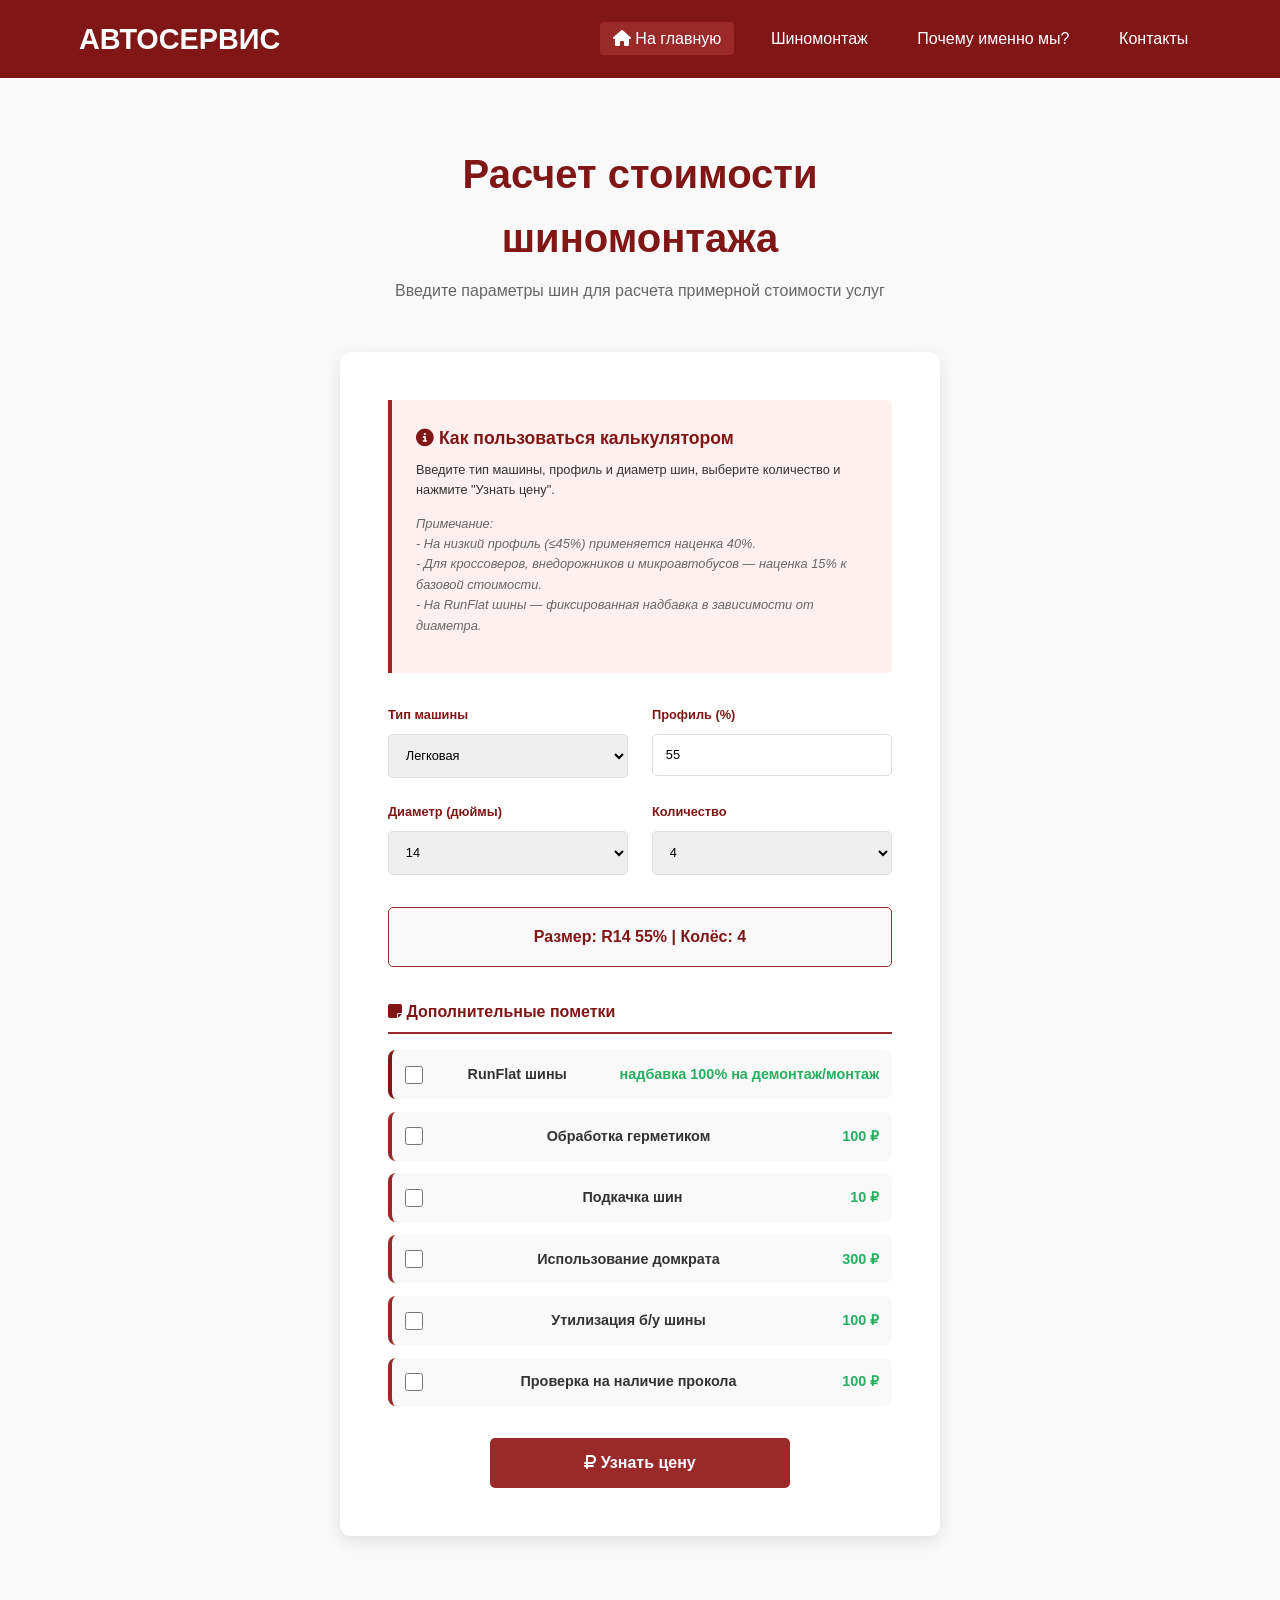
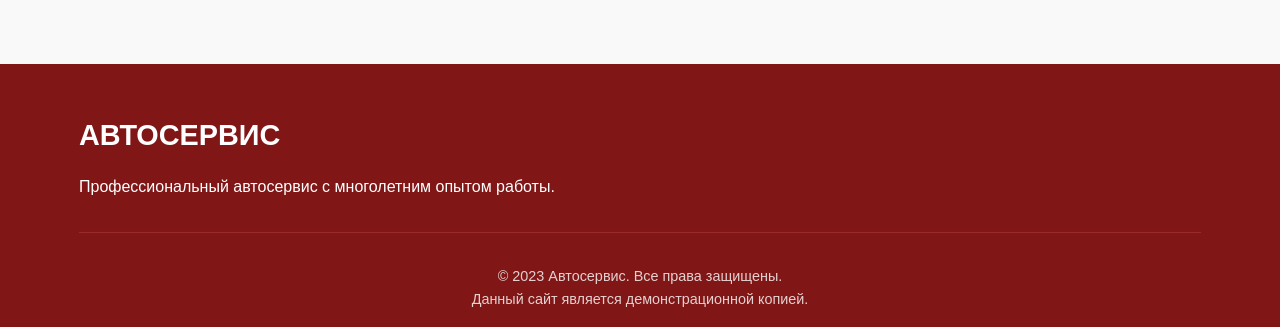
==== calculator.html @ 613377ba "Update calculator.html" ====
<!DOCTYPE html>
<html lang="ru">
<head>
    <meta charset="UTF-8">
    <meta name="viewport" content="width=device-width, initial-scale=1.0">
    <title>Калькулятор стоимости | Автосервис</title>
    <link rel="stylesheet" href="style-calculator.css">
    <link rel="stylesheet" href="https://cdnjs.cloudflare.com/ajax/libs/font-awesome/6.4.0/css/all.min.css">
</head>
<body>
    <header>
        <div class="container">
            <div class="header-content">
                <a href="index.html" class="logo">АВТОСЕРВИС</a>
                <nav>
                    <ul>
                        <li><a href="index.html" class="home-link"><i class="fas fa-home"></i> На главную</a></li>
                        <li><a href="index.html#tire-service">Шиномонтаж</a></li>
                        <li><a href="index.html#why-us">Почему именно мы?</a></li>
                        <li><a href="index.html#contact">Контакты</a></li>
                    </ul>
                </nav>
            </div>
        </div>
    </header>

    <section class="section">
        <div class="container">
            <div class="calculator-container">
                <div class="calculator-header">
                    <h1>Расчет стоимости шиномонтажа</h1>
                    <p>Введите параметры шин для расчета примерной стоимости услуг</p>
                </div>
                
                <div class="calculator">
                    <div class="calc-instructions">
                        <h3><i class="fas fa-info-circle"></i> Как пользоваться калькулятором</h3>
                        <p>Введите тип машины, профиль и диаметр шин, выберите количество и нажмите "Узнать цену".</p>
                        <p class="checkbox-note">Примечание: 
                            <br>- На низкий профиль (≤45%) применяется наценка 40%.
                            <br>- Для кроссоверов, внедорожников и микроавтобусов — наценка 15% к базовой стоимости.
                            <br>- На RunFlat шины — фиксированная надбавка в зависимости от диаметра.
                        </p>
                    </div>
                    
                    <!-- Flex-контейнер для автоматического переноса -->
                    <div class="calc-inputs-row">
                        <!-- Тип машины -->
                        <div class="calc-group">
                            <label>Тип машины</label>
                            <select id="car-type">
                                <option value="passenger" selected>Легковая</option>
                                <option value="crossover">Кроссовер</option>
                                <option value="suv">Внедорожник</option>
                                <option value="minibus">Микроавтобус</option>
                            </select>
                        </div>
                        
                        <div class="calc-group">
                            <label>Профиль (%)</label>
                            <input type="number" id="profile" placeholder="55" min="30" max="80" value="55">
                        </div>
                        
                        <div class="calc-group">
                            <label>Диаметр (дюймы)</label>
                            <select id="diameter">
                                <option value="13">13</option>
                                <option value="14" selected>14</option>
                                <option value="15">15</option>
                                <option value="16">16</option>
                                <option value="17">17</option>
                                <option value="18">18</option>
                                <option value="19">19</option>
                                <option value="20">20</option>
                                <option value="21">21</option>
                                <option value="22">22</option>
                                <option value="23">23</option>
                                <option value="24">24</option>
                            </select>
                        </div>
                        
                        <div class="calc-group">
                            <label>Количество</label>
                            <select id="wheel-count">
                                <option value="1">1</option>
                                <option value="2">2</option>
                                <option value="3">3</option>
                                <option value="4" selected>4</option>
                            </select>
                        </div>
                    </div>
                    
                    <div class="size-display">
                        Размер: <span id="size-display">R14 55%</span> | Колёс: <span id="count-display">4</span>
                    </div>
                    
                    <div class="additional-notes">
                        <h4><i class="fas fa-sticky-note"></i> Дополнительные пометки</h4>
                        
                        <div class="checkbox-group runflat">
                            <input type="checkbox" id="runflat">
                            <label for="runflat">RunFlat шины</label>
                            <span class="checkbox-price">надбавка 100% на демонтаж/монтаж</span>
                        </div>
                        
                        <div class="checkbox-group">
                            <input type="checkbox" id="sealant">
                            <label for="sealant">Обработка герметиком</label>
                            <span class="checkbox-price">100 ₽</span>
                        </div>
                        
                        <div class="checkbox-group">
                            <input type="checkbox" id="inflation">
                            <label for="inflation">Подкачка шин</label>
                            <span class="checkbox-price">10 ₽</span>
                        </div>
                        
                        <div class="checkbox-group">
                            <input type="checkbox" id="jack">
                            <label for="jack">Использование домкрата</label>
                            <span class="checkbox-price">300 ₽</span>
                        </div>
                        
                        <div class="checkbox-group">
                            <input type="checkbox" id="disposal">
                            <label for="disposal">Утилизация б/у шины</label>
                            <span class="checkbox-price">100 ₽</span>
                        </div>
                        
                        <div class="checkbox-group">
                            <input type="checkbox" id="leak-check">
                            <label for="leak-check">Проверка на наличие прокола</label>
                            <span class="checkbox-price">100 ₽</span>
                        </div>
                    </div>
                    
                    <button id="calculate-btn" class="btn">
                        <i class="fas fa-ruble-sign"></i> Узнать цену
                    </button>
                </div>
                
                <div id="calc-result" class="calc-result">
                    <!-- Результаты (без изменений) -->
                    <div class="result-header">
                        <h3>Расчет стоимости</h3>
                        <p>Для размера: <strong id="result-size">R14 55%</strong> | Колёс: <strong id="result-count">4</strong></p>
                        <p id="car-type-note" class="surcharge-note" style="display: none;">
                            <i class="fas fa-exclamation-triangle"></i> Применена наценка 15% за тип машины (кроссовер/внедорожник/микроавтобус)
                        </p>
                        <p id="profile-note" class="surcharge-note" style="display: none;">
                            <i class="fas fa-exclamation-triangle"></i> Применена наценка 40% за низкий профиль (≤45%)
                        </p>
                        <p id="runflat-note" class="surcharge-note" style="display: none;">
                            <i class="fas fa-exclamation-triangle"></i> Применена надбавка за RunFlat шины (фиксированная сумма)
                        </p>
                    </div>
                    
                    <div class="price-box">
                        <div class="price-label">Общая стоимость шиномонтажа:</div>
                        <div class="price-value" id="price-value">1 860 ₽</div>
                        <div class="price-per-wheel" id="price-per-wheel">(465 ₽ за одно колесо)</div>
                    </div>
                    
                    <div class="price-breakdown">
                        <h4><i class="fas fa-calculator"></i> Детализация стоимости</h4>
                        <div class="breakdown-item">
                            <span class="breakdown-label">Базовая стоимость за 1 колесо</span>
                            <span class="breakdown-value" id="base-price">465 ₽</span>
                        </div>
                        <div class="breakdown-item" id="car-type-surcharge" style="display: none;">
                            <span class="breakdown-label">Наценка за тип машины (15%)</span>
                            <span class="breakdown-value surcharge" id="car-type-amount">+70 ₽</span>
                        </div>
                        <div class="breakdown-item" id="low-profile-surcharge" style="display: none;">
                            <span class="breakdown-label">Наценка за низкий профиль (40%)</span>
                            <span class="breakdown-value surcharge" id="low-profile-amount">+186 ₽</span>
                        </div>
                        <div class="breakdown-item" id="runflat-surcharge" style="display: none;">
                            <span class="breakdown-label">Надбавка за RunFlat</span>
                            <span class="breakdown-value surcharge" id="runflat-amount">+0 ₽</span>
                        </div>
                        <div class="breakdown-item">
                            <span class="breakdown-label">Итого за 1 колесо</span>
                            <span class="breakdown-value" id="one-wheel-total">465 ₽</span>
                        </div>
                        <div class="breakdown-item">
                            <span class="breakdown-label">Количество</span>
                            <span class="breakdown-value" id="wheel-count-display">×4</span>
                        </div>
                        <div class="breakdown-item">
                            <span class="breakdown-label">Итого основная стоимость</span>
                            <span class="breakdown-value" id="main-total-price">1 860 ₽</span>
                        </div>
                    </div>
                    
                    <div class="additional-services-breakdown" id="additional-services-section" style="display: none;">
                        <h4><i class="fas fa-plus-circle"></i> Дополнительные услуги</h4>
                        <div class="breakdown-item" id="sealant-breakdown" style="display: none;">
                            <span class="breakdown-label">Обработка герметиком</span>
                            <span class="breakdown-value">+100 ₽</span>
                        </div>
                        <div class="breakdown-item" id="inflation-breakdown" style="display: none;">
                            <span class="breakdown-label">Подкачка шин</span>
                            <span class="breakdown-value">+10 ₽</span>
                        </div>
                        <div class="breakdown-item" id="jack-breakdown" style="display: none;">
                            <span class="breakdown-label">Использование домкрата</span>
                            <span class="breakdown-value">+300 ₽</span>
                        </div>
                        <div class="breakdown-item" id="disposal-breakdown" style="display: none;">
                            <span class="breakdown-label">Утилизация б/у шины</span>
                            <span class="breakdown-value">+100 ₽</span>
                        </div>
                        <div class="breakdown-item" id="leak-check-breakdown" style="display: none;">
                            <span class="breakdown-label">Проверка на наличие прокола</span>
                            <span class="breakdown-value">+100 ₽</span>
                        </div>
                        <div class="breakdown-item" id="additional-total-breakdown" style="display: none;">
                            <span class="breakdown-label">Итого дополнительные услуги</span>
                            <span class="breakdown-value" id="additional-total-price">0 ₽</span>
                        </div>
                    </div>
                    
                    <div class="price-breakdown">
                        <div class="breakdown-item">
                            <span class="breakdown-label">ОБЩАЯ СТОИМОСТЬ</span>
                            <span class="breakdown-value" id="total-price" style="color: #801616; font-size: 1.2rem;">1 860 ₽</span>
                        </div>
                    </div>
                    
                    <div class="service-list">
                        <h4><i class="fas fa-list-check"></i> В основную стоимость входит:</h4>
                        <ul>
                            <li>Демонтаж старой покрышки</li>
                            <li>Монтаж новой покрышки</li>
                            <li>Компьютерная балансировка</li>
                            <li>Установка колеса на автомобиль</li>
                            <li>Проверка давления</li>
                        </ul>
                    </div>
                    
                    <a href="index.html#contact" class="btn" style="margin-top: 2rem; background: #801616;">
                        <i class="fas fa-phone"></i> Записаться на шиномонтаж
                    </a>
                    
                    <a href="index.html#tire-service" class="back-link">
                        <i class="fas fa-arrow-left"></i> Вернуться к услугам шиномонтажа
                    </a>
                </div>
            </div>
        </div>
    </section>

    <footer>
        <div class="container">
            <div class="footer-content" style="grid-template-columns: 1fr;">
                <div class="footer-about">
                    <div class="footer-logo">АВТОСЕРВИС</div>
                    <p>Профессиональный автосервис с многолетним опытом работы.</p>
                </div>
            </div>
            
            <div class="copyright">
                <p>&copy; 2023 Автосервис. Все права защищены.</p>
                <p>Данный сайт является демонстрационной копией.</p>
            </div>
        </div>
    </footer>

    <script>
        // Полный скрипт калькулятора (логика без изменений)
        function updateSizeDisplay() {
            const profile = document.getElementById('profile').value;
            const diameter = document.getElementById('diameter').value;
            const wheelCount = document.getElementById('wheel-count').value;
            
            document.getElementById('size-display').textContent = `R${diameter} ${profile}%`;
            document.getElementById('count-display').textContent = wheelCount;
        }
        
        document.querySelectorAll('#profile, #diameter, #wheel-count').forEach(input => {
            input.addEventListener('input', updateSizeDisplay);
            input.addEventListener('change', updateSizeDisplay);
        });
        
        function getBasePrice(diameter) {
            const priceMap = {
                13: 465,
                14: 465,
                15: 520,
                16: 595,
                17: 665,
                18: 725,
                19: 775,
                20: 800,
                21: 800,
                22: 800,
                23: 800,
                24: 800
            };
            return priceMap[diameter] || 800;
        }

        function getRunFlatSurcharge(diameter) {
            const surchargeMap = {
                13: 115,
                14: 125,
                15: 125,
                16: 150,
                17: 165,
                18: 180,
                19: 190,
                20: 190,
                21: 190,
                22: 190,
                23: 190,
                24: 190
            };
            return surchargeMap[diameter] || 190;
        }
        
        function calculatePrice(carType, profile, diameter, wheelCount, isRunFlat, additionalServices) {
            let basePrice = getBasePrice(diameter);
            
            let carTypeSurcharge = 0;
            if (carType === 'crossover' || carType === 'suv' || carType === 'minibus') {
                carTypeSurcharge = basePrice * 0.15;
            }
            
            let lowProfileSurcharge = 0;
            if (profile <= 45) {
                lowProfileSurcharge = basePrice * 0.4;
            }
            
            let runflatSurcharge = 0;
            if (isRunFlat) {
                runflatSurcharge = getRunFlatSurcharge(diameter);
            }
            
            const oneWheelTotal = basePrice + carTypeSurcharge + lowProfileSurcharge + runflatSurcharge;
            const mainTotalPrice = oneWheelTotal * wheelCount;
            
            let additionalTotal = 0;
            if (additionalServices.sealant) additionalTotal += 100 * wheelCount;
            if (additionalServices.inflation) additionalTotal += 10 * wheelCount;
            if (additionalServices.jack) additionalTotal += 300;
            if (additionalServices.disposal) additionalTotal += 100 * wheelCount;
            if (additionalServices.leakCheck) additionalTotal += 100 * wheelCount;
            
            const totalPrice = mainTotalPrice + additionalTotal;
            
            return {
                basePrice: Math.round(basePrice),
                carTypeSurcharge: Math.round(carTypeSurcharge),
                lowProfileSurcharge: Math.round(lowProfileSurcharge),
                runflatSurcharge: Math.round(runflatSurcharge),
                oneWheelTotal: Math.round(oneWheelTotal),
                mainTotalPrice: Math.round(mainTotalPrice),
                additionalTotal: additionalTotal,
                totalPrice: Math.round(totalPrice),
                wheelCount: wheelCount,
                carType: carType,
                isLowProfile: profile <= 45,
                isRunFlat: isRunFlat,
                additionalServices: additionalServices
            };
        }
        
        function formatPrice(price) {
            return price.toString().replace(/\B(?=(\d{3})+(?!\d))/g, " ");
        }
        
        window.onload = updateSizeDisplay;
        
        document.getElementById('calculate-btn').addEventListener('click', function() {
            const carType = document.getElementById('car-type').value;
            const profile = parseInt(document.getElementById('profile').value) || 55;
            const diameter = parseInt(document.getElementById('diameter').value) || 14;
            const wheelCount = parseInt(document.getElementById('wheel-count').value) || 4;
            const isRunFlat = document.getElementById('runflat').checked;
            
            const additionalServices = {
                sealant: document.getElementById('sealant').checked,
                inflation: document.getElementById('inflation').checked,
                jack: document.getElementById('jack').checked,
                disposal: document.getElementById('disposal').checked,
                leakCheck: document.getElementById('leak-check').checked
            };
            
            const result = calculatePrice(carType, profile, diameter, wheelCount, isRunFlat, additionalServices);
            
            document.getElementById('result-size').textContent = `R${diameter} ${profile}%`;
            document.getElementById('result-count').textContent = wheelCount;
            
            document.getElementById('base-price').textContent = `${formatPrice(result.basePrice)} ₽`;
            document.getElementById('one-wheel-total').textContent = `${formatPrice(result.oneWheelTotal)} ₽`;
            document.getElementById('wheel-count-display').textContent = `×${wheelCount}`;
            document.getElementById('main-total-price').textContent = `${formatPrice(result.mainTotalPrice)} ₽`;
            document.getElementById('total-price').textContent = `${formatPrice(result.totalPrice)} ₽`;
            document.getElementById('price-value').textContent = `${formatPrice(result.totalPrice)} ₽`;
            document.getElementById('price-per-wheel').textContent = `(${formatPrice(result.oneWheelTotal)} ₽ за одно колесо)`;
            
            if (result.carType === 'crossover' || result.carType === 'suv' || result.carType === 'minibus') {
                document.getElementById('car-type-surcharge').style.display = 'flex';
                document.getElementById('car-type-note').style.display = 'block';
                document.getElementById('car-type-amount').textContent = `+${formatPrice(result.carTypeSurcharge)} ₽`;
            } else {
                document.getElementById('car-type-surcharge').style.display = 'none';
                document.getElementById('car-type-note').style.display = 'none';
            }
            
            if (result.isLowProfile) {
                document.getElementById('low-profile-surcharge').style.display = 'flex';
                document.getElementById('profile-note').style.display = 'block';
                document.getElementById('low-profile-amount').textContent = `+${formatPrice(result.lowProfileSurcharge)} ₽`;
            } else {
                document.getElementById('low-profile-surcharge').style.display = 'none';
                document.getElementById('profile-note').style.display = 'none';
            }
            
            if (result.isRunFlat) {
                document.getElementById('runflat-surcharge').style.display = 'flex';
                document.getElementById('runflat-note').style.display = 'block';
                document.getElementById('runflat-amount').textContent = `+${formatPrice(result.runflatSurcharge)} ₽`;
            } else {
                document.getElementById('runflat-surcharge').style.display = 'none';
                document.getElementById('runflat-note').style.display = 'none';
            }
            
            const hasAdditionalServices = additionalServices.sealant || additionalServices.inflation || 
                                         additionalServices.jack || additionalServices.disposal || 
                                         additionalServices.leakCheck;
            
            if (hasAdditionalServices) {
                document.getElementById('additional-services-section').style.display = 'block';
                document.getElementById('additional-total-breakdown').style.display = 'flex';
                document.getElementById('additional-total-price').textContent = `+${formatPrice(result.additionalTotal)} ₽`;
                
                document.getElementById('sealant-breakdown').style.display = additionalServices.sealant ? 'flex' : 'none';
                if (additionalServices.sealant) {
                    document.getElementById('sealant-breakdown').querySelector('.breakdown-value').textContent = `+${formatPrice(100 * wheelCount)} ₽`;
                }
                
                document.getElementById('inflation-breakdown').style.display = additionalServices.inflation ? 'flex' : 'none';
                if (additionalServices.inflation) {
                    document.getElementById('inflation-breakdown').querySelector('.breakdown-value').textContent = `+${formatPrice(10 * wheelCount)} ₽`;
                }
                
                document.getElementById('jack-breakdown').style.display = additionalServices.jack ? 'flex' : 'none';
                if (additionalServices.jack) {
                    document.getElementById('jack-breakdown').querySelector('.breakdown-value').textContent = `+${formatPrice(300)} ₽`;
                }
                
                document.getElementById('disposal-breakdown').style.display = additionalServices.disposal ? 'flex' : 'none';
                if (additionalServices.disposal) {
                    document.getElementById('disposal-breakdown').querySelector('.breakdown-value').textContent = `+${formatPrice(100 * wheelCount)} ₽`;
                }
                
                document.getElementById('leak-check-breakdown').style.display = additionalServices.leakCheck ? 'flex' : 'none';
                if (additionalServices.leakCheck) {
                    document.getElementById('leak-check-breakdown').querySelector('.breakdown-value').textContent = `+${formatPrice(100 * wheelCount)} ₽`;
                }
            } else {
                document.getElementById('additional-services-section').style.display = 'none';
            }
            
            document.getElementById('calc-result').classList.add('active');
            document.getElementById('calc-result').scrollIntoView({ behavior: 'smooth' });
        });
    </script>
</body>
</html>
---- style-calculator.css ----
* {
    margin: 0;
    padding: 0;
    box-sizing: border-box;
    font-family: Arial, sans-serif;
}

body {
    line-height: 1.6;
    color: #333;
    background: #f9f9f9;
}

header {
    background: #801616;
    color: white;
    padding: 1rem 0;
    position: sticky;
    top: 0;
    z-index: 100;
}

.container {
    width: 90%;
    max-width: 1200px;
    margin: 0 auto;
    padding: 0 15px;
}

.header-content {
    display: flex;
    justify-content: space-between;
    align-items: center;
}

.logo {
    font-size: 1.8rem;
    font-weight: bold;
    color: white;
    text-decoration: none;
}

nav ul {
    display: flex;
    list-style: none;
}

nav ul li {
    margin-left: 1.5rem;
}

nav ul li a {
    color: white;
    text-decoration: none;
    font-weight: 500;
    transition: color 0.3s;
    padding: 0.5rem 0.8rem;
    border-radius: 4px;
}

nav ul li a:hover {
    background: rgba(255,255,255,0.2);
    color: white;
}

.home-link {
    background: #9a2a2a;
    color: white !important;
}

.home-link:hover {
    background: #801616 !important;
}

.section {
    padding: 4rem 0;
}

.calculator-container {
    max-width: 600px;
    margin: 0 auto;
}

.calculator-header {
    text-align: center;
    margin-bottom: 3rem;
}

.calculator-header h1 {
    font-size: 2.5rem;
    color: #801616;
    margin-bottom: 0.5rem;
}

.calculator-header p {
    font-size: 1rem;
    color: #666;
    max-width: 700px;
    margin: 0 auto;
}

.calculator {
    background: white;
    padding: 3rem;
    border-radius: 10px;
    box-shadow: 0 5px 15px rgba(0,0,0,0.1);
    text-align: center;
}

.calc-instructions {
    background: #fff0f0;
    border-left: 4px solid #9a2a2a;
    padding: 1.5rem;
    margin-bottom: 2rem;
    border-radius: 0 5px 5px 0;
    text-align: left;
}

.calc-instructions h3 {
    color: #801616;
    margin-bottom: 0.5rem;
    font-size: 1.1rem;
}

.calc-instructions p {
    margin-bottom: 0.8rem;
    font-size: 0.8rem;
}

.calc-inputs-row {
    display: flex;
    flex-wrap: wrap;
    gap: 1.5rem;
    margin-bottom: 2rem;
}

.calc-group {
    flex: 1 1 calc(25% - 1.5rem);
    min-width: 200px;
}

@media (max-width: 768px) {
    .calc-group {
        flex: 1 1 100%;
    }
}

.calc-group label {
    display: block;
    margin-bottom: 0.5rem;
    font-weight: bold;
    color: #801616;
    text-align: left;
    font-size: 0.8rem;
}

.calc-group select,
.calc-group input {
    width: 100%;
    padding: 0.8rem;
    border: 1px solid #ddd;
    border-radius: 5px;
    font-size: 0.8rem;
    transition: border 0.3s;
}

.calc-group select:focus,
.calc-group input:focus {
    border-color: #9a2a2a;
    outline: none;
}

.size-display {
    background: #f9f9f9;
    padding: 1rem;
    border-radius: 5px;
    text-align: center;
    font-size: 1rem;
    font-weight: bold;
    color: #801616;
    margin-bottom: 2rem;
    border: 1px solid #9a2a2a;
}

.additional-notes {
    margin: 2rem 0;
}

.additional-notes h4 {
    color: #801616;
    margin-bottom: 1rem;
    text-align: left;
    padding-bottom: 0.5rem;
    border-bottom: 2px solid #9a2a2a;
    font-size: 1rem;
}

.checkbox-group {
    display: flex;
    align-items: center;
    justify-content: flex-start;
    margin: 0.8rem 0;
    padding: 0.8rem;
    background: #f9f9f9;
    border-radius: 8px;
    border-left: 4px solid #9a2a2a;
}

.checkbox-group.runflat {
    border-left: 4px solid #801616;
}

.checkbox-group input[type="checkbox"] {
    width: 18px;
    height: 18px;
    margin-right: 8px;
    cursor: pointer;
    accent-color: #9a2a2a;
}

.checkbox-group label {
    font-weight: bold;
    color: #333;
    cursor: pointer;
    font-size: 0.9rem;
    flex: 1;
}

.checkbox-price {
    color: #27ae60;
    font-weight: bold;
    margin-left: 1rem;
    font-size: 0.9rem;
}

.checkbox-note {
    font-size: 0.8rem;
    color: #666;
    margin-top: 0.3rem;
    font-style: italic;
}

.btn {
    display: inline-block;
    background: #9a2a2a;
    color: white;
    padding: 1rem 3rem;
    border-radius: 5px;
    text-decoration: none;
    font-weight: bold;
    transition: background 0.3s;
    border: none;
    cursor: pointer;
    font-size: 1rem;
    width: 100%;
    max-width: 300px;
}

.btn:hover {
    background: #801616;
}

.calc-result {
    background: white;
    padding: 2rem;
    border-radius: 8px;
    margin-top: 3rem;
    box-shadow: 0 4px 6px rgba(0,0,0,0.1);
    display: none;
    text-align: center;
    animation: fadeIn 0.5s;
}

.calc-result.active {
    display: block;
}

@keyframes fadeIn {
    from { opacity: 0; transform: translateY(20px); }
    to { opacity: 1; transform: translateY(0); }
}

.result-header {
    margin-bottom: 1.5rem;
}

.result-header h3 {
    font-size: 1.6rem;
    color: #801616;
    margin-bottom: 0.5rem;
}

.result-header p {
    font-size: 0.9rem;
}

.price-box {
    background: linear-gradient(135deg, #9a2a2a, #801616);
    color: white;
    padding: 2rem;
    border-radius: 8px;
    margin-bottom: 1.5rem;
}

.price-label {
    font-size: 1rem;
    margin-bottom: 0.5rem;
}

.price-value {
    font-size: 2.5rem;
    font-weight: bold;
}

.price-per-wheel {
    font-size: 0.9rem;
    opacity: 0.9;
    margin-top: 0.5rem;
}

.price-breakdown {
    background: #f9f9f9;
    padding: 1.5rem;
    border-radius: 8px;
    margin-bottom: 1.5rem;
    text-align: left;
}

.price-breakdown h4 {
    color: #801616;
    margin-bottom: 1rem;
    text-align: center;
    font-size: 1rem;
}

.breakdown-item {
    display: flex;
    justify-content: space-between;
    margin-bottom: 0.8rem;
    padding-bottom: 0.8rem;
    border-bottom: 1px solid #eee;
    font-size: 0.9rem;
}

.breakdown-item:last-child {
    border-bottom: none;
    font-weight: bold;
    color: #801616;
    font-size: 1rem;
}

.breakdown-label {
    color: #555;
}

.breakdown-value {
    font-weight: bold;
    color: #333;
}

.surcharge {
    color: #9a2a2a;
    font-weight: bold;
}

.additional-services-breakdown {
    background: #f9f9f9;
    padding: 1.5rem;
    border-radius: 8px;
    margin-bottom: 1.5rem;
    text-align: left;
}

.additional-services-breakdown h4 {
    color: #801616;
    margin-bottom: 1rem;
    text-align: center;
    font-size: 1rem;
}

.surcharge-note {
    font-size: 0.8rem;
    color: #666;
    margin-top: 0.5rem;
    padding: 0.5rem;
    background: #fff0f0;
    border-radius: 4px;
    border-left: 3px solid #9a2a2a;
}

.service-list {
    background: #f9f9f9;
    padding: 1.5rem;
    border-radius: 8px;
    margin-top: 1.5rem;
    text-align: left;
}

.service-list h4 {
    color: #801616;
    margin-bottom: 1rem;
    text-align: center;
    font-size: 1rem;
}

.service-list ul {
    padding-left: 1.5rem;
}

.service-list li {
    margin-bottom: 0.5rem;
    color: #555;
    font-size: 0.9rem;
}

footer {
    background: #801616;
    color: white;
    padding: 3rem 0 1rem;
    margin-top: 4rem;
}

.footer-content {
    display: grid;
    grid-template-columns: repeat(auto-fit, minmax(250px, 1fr));
    gap: 2rem;
    margin-bottom: 2rem;
}

.footer-logo {
    font-size: 1.8rem;
    font-weight: bold;
    color: white;
    margin-bottom: 1rem;
}

.copyright {
    text-align: center;
    padding-top: 2rem;
    border-top: 1px solid #9a2a2a;
    color: rgba(255,255,255,0.8);
    font-size: 0.9rem; /* восстановлено */
}

.back-link {
    display: inline-block;
    margin-top: 2rem;
    color: #9a2a2a;
    text-decoration: none;
    font-weight: bold;
    font-size: 1rem; /* восстановлено */
}

.back-link:hover {
    text-decoration: underline;
}
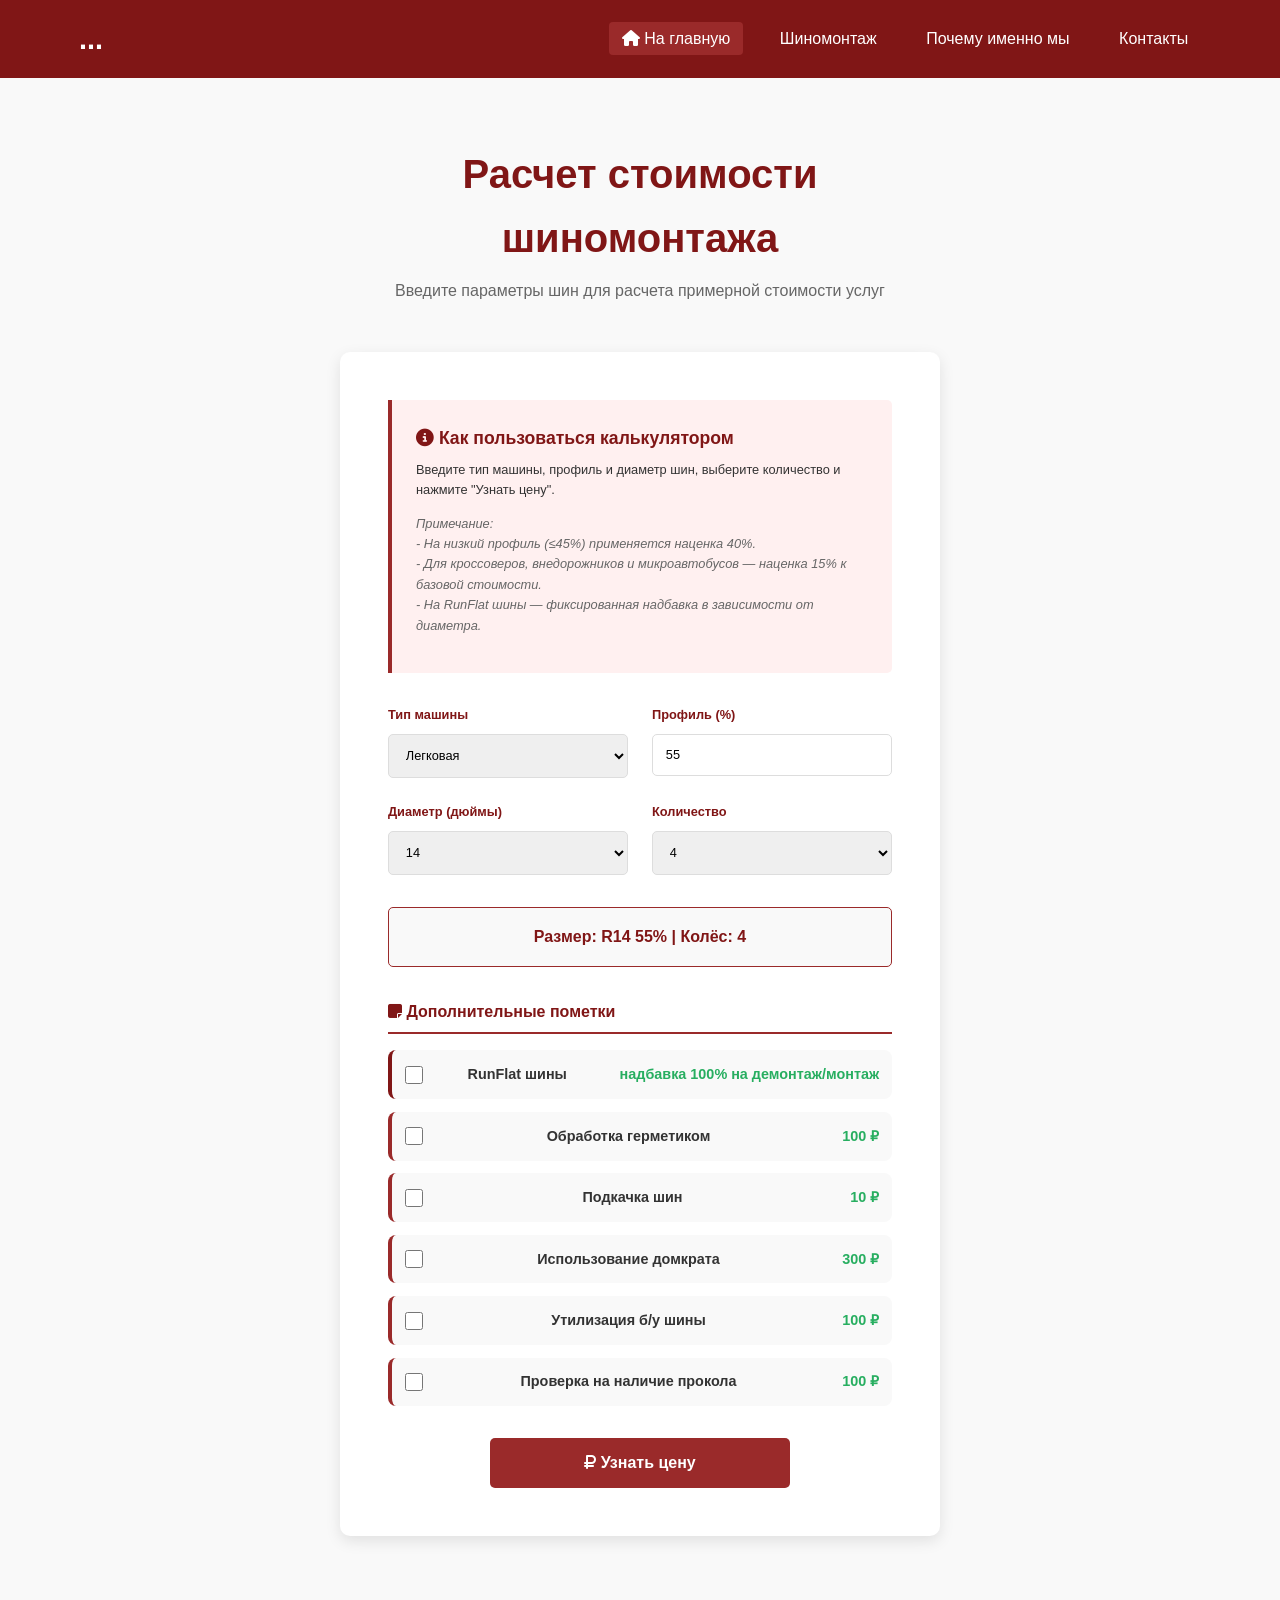
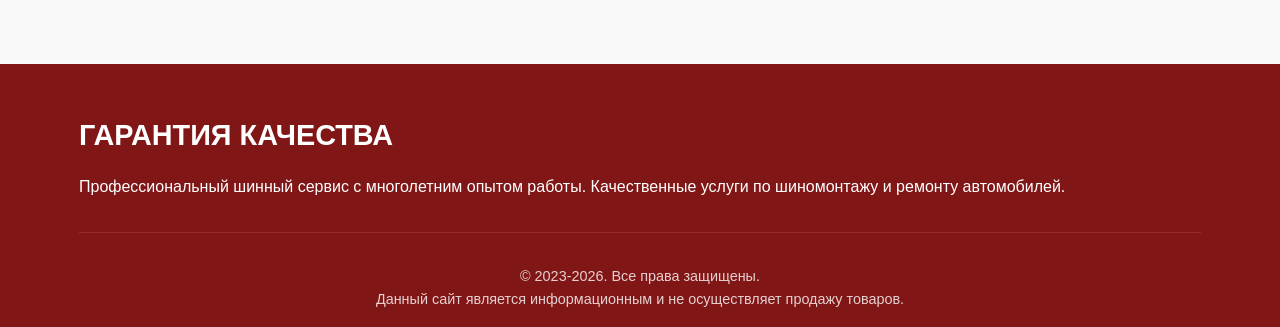
==== commit 1149b479: "Update calculator.html" ====
--- a/calculator.html
+++ b/calculator.html
@@ -3,7 +3,7 @@
 <head>
     <meta charset="UTF-8">
     <meta name="viewport" content="width=device-width, initial-scale=1.0">
-    <title>Калькулятор стоимости | Автосервис</title>
+    <title>Калькулятор стоимости</title>
     <link rel="stylesheet" href="style-calculator.css">
     <link rel="stylesheet" href="https://cdnjs.cloudflare.com/ajax/libs/font-awesome/6.4.0/css/all.min.css">
 </head>
@@ -11,12 +11,12 @@
     <header>
         <div class="container">
             <div class="header-content">
-                <a href="index.html" class="logo">АВТОСЕРВИС</a>
+                <a href="index.html" class="logo">...</a>
                 <nav>
                     <ul>
                         <li><a href="index.html" class="home-link"><i class="fas fa-home"></i> На главную</a></li>
                         <li><a href="index.html#tire-service">Шиномонтаж</a></li>
-                        <li><a href="index.html#why-us">Почему именно мы?</a></li>
+                        <li><a href="index.html#why-us">Почему именно мы</a></li>
                         <li><a href="index.html#contact">Контакты</a></li>
                     </ul>
                 </nav>
@@ -255,14 +255,14 @@
         <div class="container">
             <div class="footer-content" style="grid-template-columns: 1fr;">
                 <div class="footer-about">
-                    <div class="footer-logo">АВТОСЕРВИС</div>
-                    <p>Профессиональный автосервис с многолетним опытом работы.</p>
+                    <div class="footer-logo">ГАРАНТИЯ КАЧЕСТВА</div>
+                    <p>Профессиональный шинный сервис с многолетним опытом работы. Качественные услуги по шиномонтажу и ремонту автомобилей.</p>
                 </div>
             </div>
             
             <div class="copyright">
-                <p>&copy; 2023 Автосервис. Все права защищены.</p>
-                <p>Данный сайт является демонстрационной копией.</p>
+                <p>&copy; 2023-2026. Все права защищены.</p>
+                <p>Данный сайт является информационным и не осуществляет продажу товаров.</p>
             </div>
         </div>
     </footer>
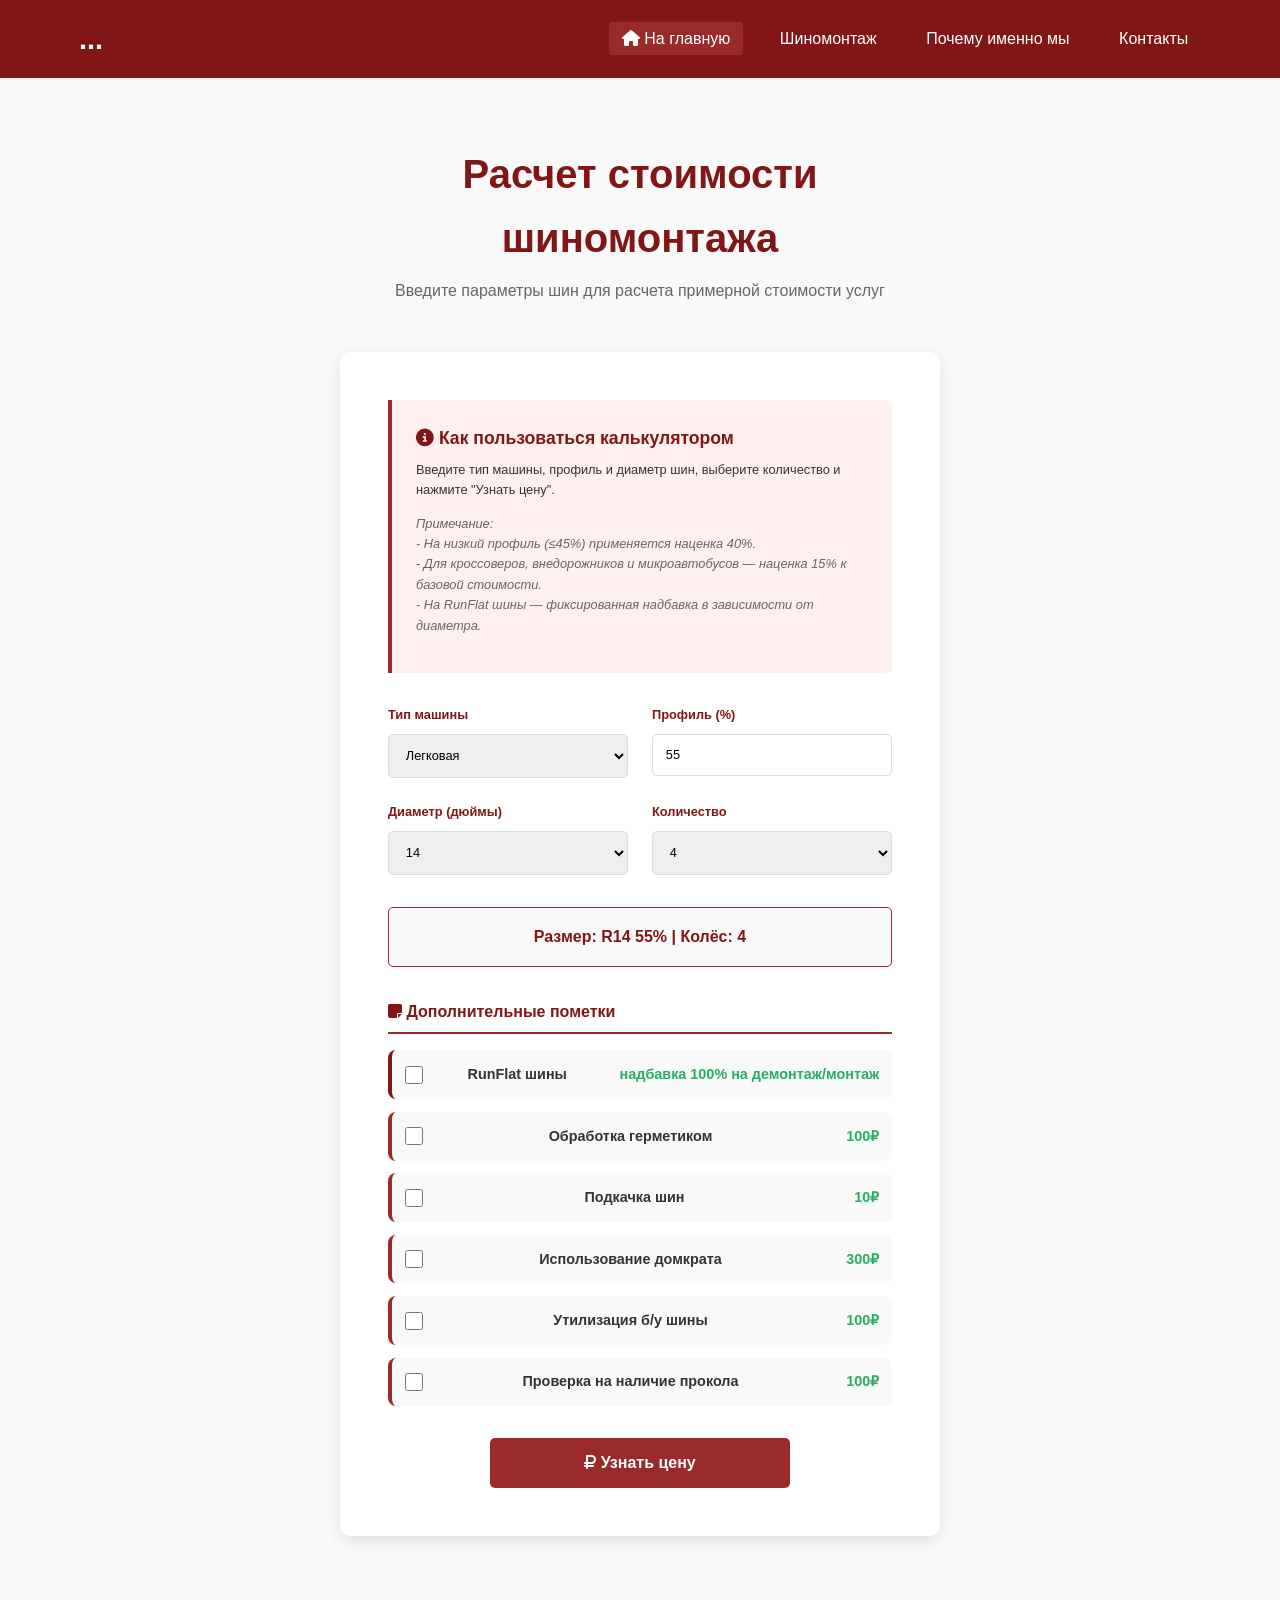
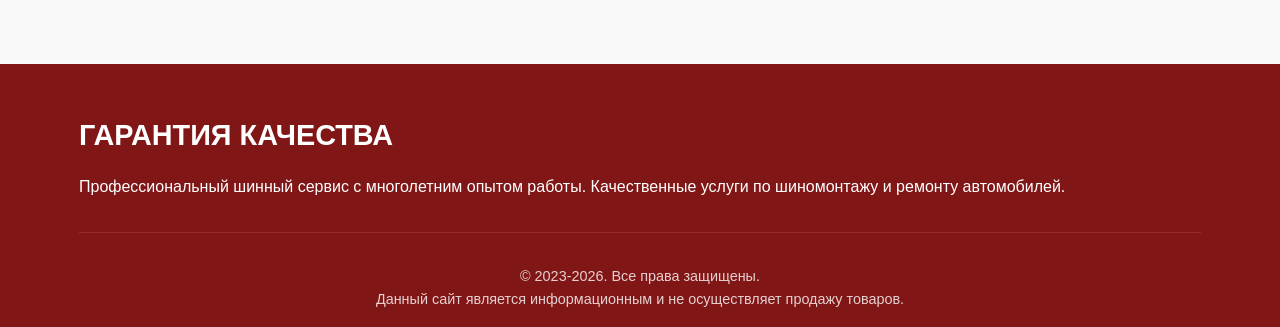
==== commit 1e749e3e: "Update calculator.html" ====
--- a/calculator.html
+++ b/calculator.html
@@ -106,31 +106,31 @@
                         <div class="checkbox-group">
                             <input type="checkbox" id="sealant">
                             <label for="sealant">Обработка герметиком</label>
-                            <span class="checkbox-price">100 ₽</span>
+                            <span class="checkbox-price">100₽</span>
                         </div>
                         
                         <div class="checkbox-group">
                             <input type="checkbox" id="inflation">
                             <label for="inflation">Подкачка шин</label>
-                            <span class="checkbox-price">10 ₽</span>
+                            <span class="checkbox-price">10₽</span>
                         </div>
                         
                         <div class="checkbox-group">
                             <input type="checkbox" id="jack">
                             <label for="jack">Использование домкрата</label>
-                            <span class="checkbox-price">300 ₽</span>
+                            <span class="checkbox-price">300₽</span>
                         </div>
                         
                         <div class="checkbox-group">
                             <input type="checkbox" id="disposal">
                             <label for="disposal">Утилизация б/у шины</label>
-                            <span class="checkbox-price">100 ₽</span>
+                            <span class="checkbox-price">100₽</span>
                         </div>
                         
                         <div class="checkbox-group">
                             <input type="checkbox" id="leak-check">
                             <label for="leak-check">Проверка на наличие прокола</label>
-                            <span class="checkbox-price">100 ₽</span>
+                            <span class="checkbox-price">100₽</span>
                         </div>
                     </div>
                     
@@ -157,31 +157,31 @@
                     
                     <div class="price-box">
                         <div class="price-label">Общая стоимость шиномонтажа:</div>
-                        <div class="price-value" id="price-value">1 860 ₽</div>
-                        <div class="price-per-wheel" id="price-per-wheel">(465 ₽ за одно колесо)</div>
+                        <div class="price-value" id="price-value">1 860₽</div>
+                        <div class="price-per-wheel" id="price-per-wheel">(465₽ за одно колесо)</div>
                     </div>
                     
                     <div class="price-breakdown">
                         <h4><i class="fas fa-calculator"></i> Детализация стоимости</h4>
                         <div class="breakdown-item">
                             <span class="breakdown-label">Базовая стоимость за 1 колесо</span>
-                            <span class="breakdown-value" id="base-price">465 ₽</span>
+                            <span class="breakdown-value" id="base-price">465₽</span>
                         </div>
                         <div class="breakdown-item" id="car-type-surcharge" style="display: none;">
                             <span class="breakdown-label">Наценка за тип машины (15%)</span>
-                            <span class="breakdown-value surcharge" id="car-type-amount">+70 ₽</span>
+                            <span class="breakdown-value surcharge" id="car-type-amount">+70₽</span>
                         </div>
                         <div class="breakdown-item" id="low-profile-surcharge" style="display: none;">
                             <span class="breakdown-label">Наценка за низкий профиль (40%)</span>
-                            <span class="breakdown-value surcharge" id="low-profile-amount">+186 ₽</span>
+                            <span class="breakdown-value surcharge" id="low-profile-amount">+186₽</span>
                         </div>
                         <div class="breakdown-item" id="runflat-surcharge" style="display: none;">
                             <span class="breakdown-label">Надбавка за RunFlat</span>
-                            <span class="breakdown-value surcharge" id="runflat-amount">+0 ₽</span>
+                            <span class="breakdown-value surcharge" id="runflat-amount">+0₽</span>
                         </div>
                         <div class="breakdown-item">
                             <span class="breakdown-label">Итого за 1 колесо</span>
-                            <span class="breakdown-value" id="one-wheel-total">465 ₽</span>
+                            <span class="breakdown-value" id="one-wheel-total">465₽</span>
                         </div>
                         <div class="breakdown-item">
                             <span class="breakdown-label">Количество</span>
@@ -189,7 +189,7 @@
                         </div>
                         <div class="breakdown-item">
                             <span class="breakdown-label">Итого основная стоимость</span>
-                            <span class="breakdown-value" id="main-total-price">1 860 ₽</span>
+                            <span class="breakdown-value" id="main-total-price">1 860₽</span>
                         </div>
                     </div>
                     
@@ -197,34 +197,34 @@
                         <h4><i class="fas fa-plus-circle"></i> Дополнительные услуги</h4>
                         <div class="breakdown-item" id="sealant-breakdown" style="display: none;">
                             <span class="breakdown-label">Обработка герметиком</span>
-                            <span class="breakdown-value">+100 ₽</span>
+                            <span class="breakdown-value">+100₽</span>
                         </div>
                         <div class="breakdown-item" id="inflation-breakdown" style="display: none;">
                             <span class="breakdown-label">Подкачка шин</span>
-                            <span class="breakdown-value">+10 ₽</span>
+                            <span class="breakdown-value">+10₽</span>
                         </div>
                         <div class="breakdown-item" id="jack-breakdown" style="display: none;">
                             <span class="breakdown-label">Использование домкрата</span>
-                            <span class="breakdown-value">+300 ₽</span>
+                            <span class="breakdown-value">+300₽</span>
                         </div>
                         <div class="breakdown-item" id="disposal-breakdown" style="display: none;">
                             <span class="breakdown-label">Утилизация б/у шины</span>
-                            <span class="breakdown-value">+100 ₽</span>
+                            <span class="breakdown-value">+100₽</span>
                         </div>
                         <div class="breakdown-item" id="leak-check-breakdown" style="display: none;">
                             <span class="breakdown-label">Проверка на наличие прокола</span>
-                            <span class="breakdown-value">+100 ₽</span>
+                            <span class="breakdown-value">+100₽</span>
                         </div>
                         <div class="breakdown-item" id="additional-total-breakdown" style="display: none;">
                             <span class="breakdown-label">Итого дополнительные услуги</span>
-                            <span class="breakdown-value" id="additional-total-price">0 ₽</span>
+                            <span class="breakdown-value" id="additional-total-price">0₽</span>
                         </div>
                     </div>
                     
                     <div class="price-breakdown">
                         <div class="breakdown-item">
                             <span class="breakdown-label">ОБЩАЯ СТОИМОСТЬ</span>
-                            <span class="breakdown-value" id="total-price" style="color: #801616; font-size: 1.2rem;">1 860 ₽</span>
+                            <span class="breakdown-value" id="total-price" style="color: #801616; font-size: 1.2rem;">1 860₽</span>
                         </div>
                     </div>
                     
